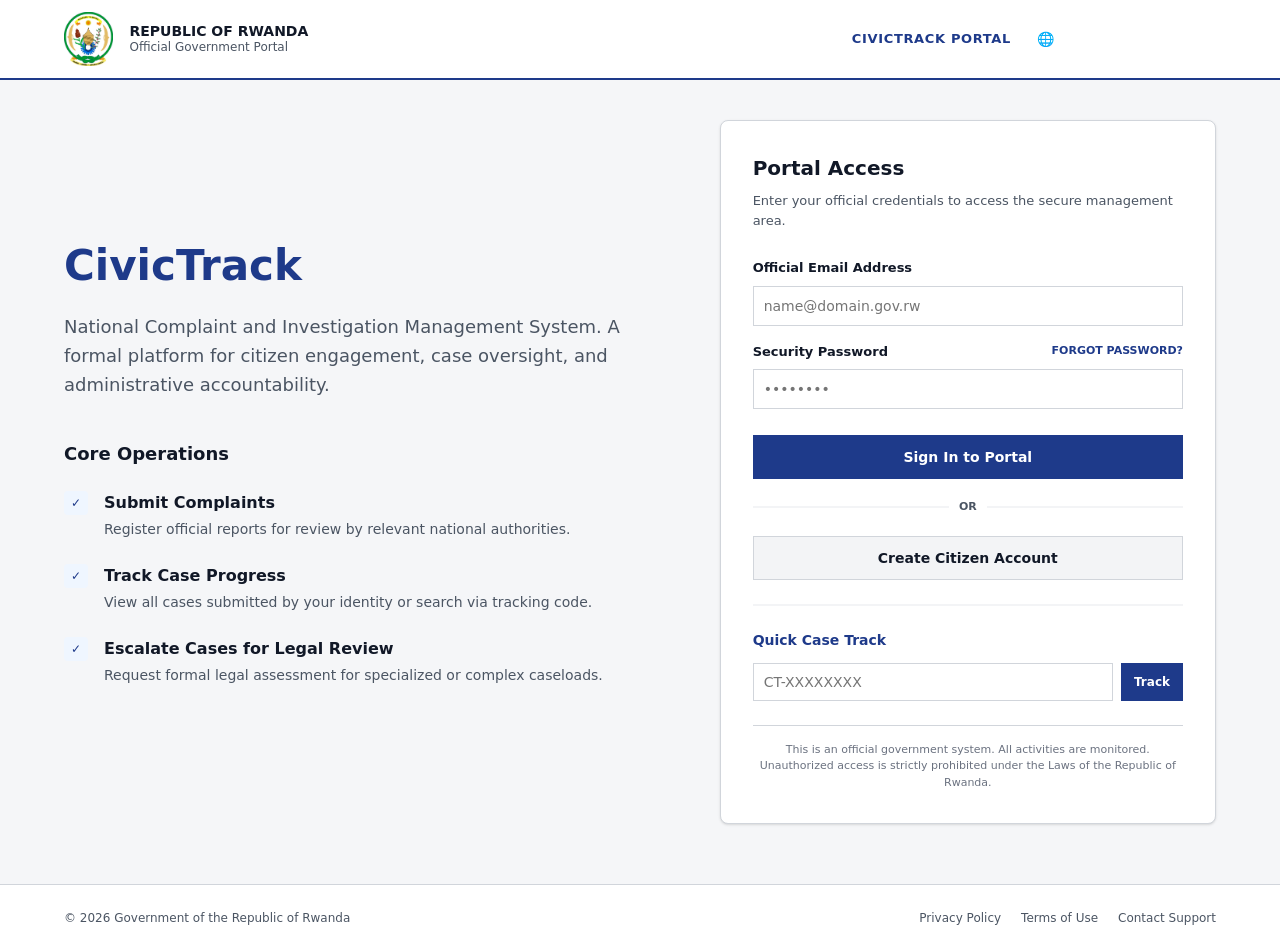
==== Civic Track/Civic Track/wwwroot/index.html @ 1bbca93e "add different features" ====
<!DOCTYPE html>
<html lang="en">
<head>
    <meta charset="UTF-8">
    <meta name="viewport" content="width=device-width, initial-scale=1.0">
    <title>CivicTrack | Government Portal</title>
    <link rel="stylesheet" href="styles.css?v=1.3">
</head>
<body>
    <header class="official-header">
        <div class="header-container">
            <div class="gov-identity">
                <img src="assets/coat%20of%20arms.jpg" alt="Republic of Rwanda" class="gov-logo" height="54">
                <div class="gov-text">
                    <div class="gov-name" data-i18n="official_gov">REPUBLIC OF RWANDA</div>
                    <div class="gov-portal" data-i18n="gov_portal">Official Government Portal</div>
                </div>
            </div>
            <div style="display:flex; align-items:center; gap:15px;">
                <div class="header-tag" data-i18n="portal_title">CivicTrack Portal</div>
                <div style="display:flex; align-items:center; gap:6px; background:rgba(255,255,255,0.15); border:1px solid rgba(255,255,255,0.3); padding:4px 10px; border-radius:4px;">
                    <span style="color:white; font-size:14px;">🌐</span>
                    <select id="langSelect" style="background:transparent; color:white; border:none; font-size:12px; font-weight:600; cursor:pointer; outline:none;" onchange="setLanguage(this.value)">
                        <option value="en" style="color:black; font-weight:normal;">EN - English</option>
                        <option value="rw" style="color:black; font-weight:normal;">RW - Kinyarwanda</option>
                        <option value="fr" style="color:black; font-weight:normal;">FR - Français</option>
                    </select>
                </div>
            </div>
        </div>
    </header>

    <main class="institutional-layout">
        <section class="info-workspace">
            <div class="content-box">
                <h1 class="institutional-title">CivicTrack</h1>
                <p class="institutional-desc">
                    National Complaint and Investigation Management System. A formal platform for citizen engagement, case oversight, and administrative accountability.
                </p>
                
                <div class="services-registry">
                    <h3 style="margin-bottom: 24px; font-weight: 600; color: var(--text-dark);" data-i18n="core_ops">Core Operations</h3>
                    <div class="service-item">
                        <div class="checkmark">✓</div>
                        <div>
                            <strong data-i18n="submit_comp">Submit Complaints</strong>
                            <p data-i18n="submit_desc">Register official reports for review by relevant national authorities.</p>
                        </div>
                    </div>
                    <div class="service-item">
                        <div class="checkmark">✓</div>
                        <div>
                            <strong data-i18n="track_prog">Track Case Progress</strong>
                            <p data-i18n="track_desc">Monitor the real-time status and development of pending investigations.</p>
                        </div>
                    </div>
                    <div class="service-item">
                        <div class="checkmark">✓</div>
                        <div>
                            <strong data-i18n="escalate_legal">Escalate Cases for Legal Review</strong>
                            <p data-i18n="escalate_desc">Request formal legal assessment for specialized or complex caseloads.</p>
                        </div>
                    </div>
                </div>
            </div>
        </section>

        <section class="access-portal">
            <div class="login-card">
                <h2 style="margin-bottom: 8px; font-weight: 600; color: var(--text-dark);" data-i18n="portal_access">Portal Access</h2>
                <p style="color: var(--text-muted); margin-bottom: 28px; font-size: 13px;" data-i18n="login_desc">Enter your official credentials to access the secure management area.</p>
                
                <div class="form-group">
                    <label class="form-label" for="loginEmail" style="font-size: 13px;" data-i18n="email_label">Official Email Address</label>
                    <input type="email" id="loginEmail" class="form-control" placeholder="name@domain.gov.rw">
                </div>
                <div class="form-group">
                    <div style="display:flex; justify-content:space-between; align-items:center; margin-bottom: 8px;">
                        <label class="form-label" for="loginPassword" style="margin-bottom:0; font-size: 13px;" data-i18n="password_label">Security Password</label>
                        <a href="#" style="font-size: 11px; color: var(--primary-blue); font-weight: 600; text-transform: uppercase;" data-i18n="forgot_password">Forgot Password?</a>
                    </div>
                    <input type="password" id="loginPassword" class="form-control" placeholder="••••••••">
                </div>
                
                <button type="button" class="btn-primary" style="width:100%; height: 44px; margin-top: 10px; font-size: 14px;" onclick="secureLogin()" data-i18n="sign_in">Sign In to Portal</button>
                
                <div class="auth-divider">
                    <span>or</span>
                </div>

                <button type="button" class="btn-secondary" style="width:100%; height: 44px; font-size: 14px; margin-bottom: 24px;" onclick="window.location.href='register.html'" data-i18n="create_account">
                    Create Citizen Account
                </button>

                <div class="quick-track-section" style="padding-top: 24px; border-top: 2px solid #F3F4F6;">
                    <h3 style="font-size: 14px; margin-bottom: 12px; color: var(--primary-blue);" data-i18n="quick_track">Quick Case Track</h3>
                    <div style="display: flex; gap: 8px;">
                        <input type="text" id="quickTrackingCode" class="form-control" placeholder="CT-XXXXXXXX" style="flex: 1; height: 38px; text-transform: uppercase;">
                        <button class="btn-primary" style="height: 38px; padding: 0 12px; font-size: 12px;" onclick="publicTrackCase()" data-i18n="track_btn">Track</button>
                    </div>
                    <div id="quickTrackResult" style="display: none; margin-top: 16px; padding: 12px; background: #f8fafc; border: 1px solid var(--border-color); border-radius: 4px;">
                        <div style="display:flex; justify-content:space-between; align-items:center; margin-bottom:8px;">
                            <span style="font-weight:700; font-size:12px;" id="ptCode"></span>
                            <span class="badge" id="ptStatus" style="font-size:10px;"></span>
                        </div>
                        <div style="font-size:13px; font-weight:600; margin-bottom:4px;" id="ptTitle"></div>
                        <div style="font-size:11px; color:var(--text-muted);">
                            Last Update: <span id="ptLastUpdate"></span>
                        </div>
                        <button class="btn-small" style="width:100%; margin-top:12px; height:28px; font-size:11px;" onclick="window.location.href='index.html'">Detailed View (Login Required)</button>
                    </div>
                </div>
                
                <div class="legal-disclaimer" data-i18n="disclaimer">
                    This is an official government system. All activities are monitored. Unauthorized access is strictly prohibited under the Laws of the Republic of Rwanda.
                </div>
            </div>
        </section>
    </main>

    <footer class="official-footer">
        <div class="footer-container">
            <div>&copy; 2026 Government of the Republic of Rwanda</div>
            <div class="footer-links">
                <a href="#">Privacy Policy</a>
                <a href="#">Terms of Use</a>
                <a href="#">Contact Support</a>
            </div>
        </div>
    </footer>

    <script src="translations.js"></script>
    <script>
        const API_BASE_URL = 'http://localhost:5079/api';

        async function secureLogin() {
            const email = document.getElementById('loginEmail').value;
            const password = document.getElementById('loginPassword').value;

            if (!email || !password) return alert("Please enter credentials.");

            try {
                const response = await fetch(`${API_BASE_URL}/Auth/login`, {
                    method: 'POST',
                    headers: { 'Content-Type': 'application/json' },
                    body: JSON.stringify({ email, password })
                });

                if (response.ok) {
                    const user = await response.json();
                    localStorage.setItem('civicUser', JSON.stringify(user));
                    if (user.role === 'Admin') {
                        window.location.href = 'superadmin.html';
                    } else if (user.role === 'Officer') {
                        window.location.href = 'admin.html';
                    } else {
                        window.location.href = 'dashboard.html';
                    }
                } else {
                    const errorMsg = await response.text();
                    alert(errorMsg || "Login failed. Check your email and password.");
                }
            } catch (error) {
                alert("Unable to connect to server.");
            }
        }

        async function publicTrackCase() {
            const code = document.getElementById('quickTrackingCode').value.trim().toUpperCase();
            const resultBox = document.getElementById('quickTrackResult');
            if (!code) return;

            try {
                const response = await fetch(`${API_BASE_URL}/Complaints/public-track/${code}`);
                if (!response.ok) {
                    alert("Tracking code not found.");
                    resultBox.style.display = 'none';
                    return;
                }

                const data = await response.json();
                resultBox.style.display = 'block';
                document.getElementById('ptCode').innerText = data.trackingCode;
                document.getElementById('ptTitle').innerText = data.title;
                document.getElementById('ptLastUpdate').innerText = new Date(data.lastUpdatedAt).toLocaleString();
                
                const statusBadge = document.getElementById('ptStatus');
                statusBadge.innerText = data.status;
                
                // Set badge class
                statusBadge.className = 'badge';
                if (data.status === 'Resolved') statusBadge.classList.add('badge-resolved');
                else if (['Investigating', 'UnderReview'].includes(data.status)) statusBadge.classList.add('badge-investigating');
                else if (data.status === 'Rejected') statusBadge.classList.add('badge-rejected');
                else statusBadge.classList.add('badge-pending');

            } catch (e) {
                alert("Unable to reach the tracking server.");
            }
        }
    </script>
</body>
</html>
---- Civic Track/Civic Track/wwwroot/styles.css ----
:root {
    --primary-blue: #1E3A8A;
    --primary-blue-dark: #172554;
    --accent-yellow: #FACC15;
    --success-green: #115E59; 
    --error-red: #991b1b;
    --bg-light: #F5F6F8;
    --bg-white: #ffffff;
    --text-dark: #111827;
    --text-muted: #4B5563;
    --border-color: #D1D5DB;
    --shadow-soft: 0 1px 3px 0 rgba(0, 0, 0, 0.1), 0 1px 2px -1px rgba(0, 0, 0, 0.1);
    --gov-blue: #003366;
    --gov-light-blue: #eef4fb;
}

* {
    margin: 0;
    padding: 0;
    box-sizing: border-box;
    font-family: 'Inter', system-ui, -apple-system, sans-serif;
}

body {
    background: var(--bg-light);
    color: var(--text-dark);
    font-size: 14px;
    line-height: 1.5;
}

h1 { font-size: 24px; font-weight: 700; }
h2 { font-size: 20px; font-weight: 700; }
h3 { font-size: 18px; font-weight: 600; }

a {
    color: var(--primary-blue);
    text-decoration: none;
}

.top-navbar {
    height: 64px;
    display: flex;
    align-items: center;
    justify-content: space-between;
    padding: 0 24px;
    border-bottom: 1px solid #173f84;
    background: var(--primary-blue);
}

.nav-brand {
    display: flex;
    align-items: center;
    gap: 12px;
    font-weight: 700;
    color: #ffffff;
}

.gov-mark {
    width: 28px;
    height: 28px;
    border: 2px solid #ffffff;
    display: inline-flex;
    align-items: center;
    justify-content: center;
    font-size: 11px;
    font-weight: 700;
}

.gov-label {
    font-size: 11px;
    font-weight: 500;
    letter-spacing: 0.04em;
    text-transform: uppercase;
    color: #dbe7ff;
    border-left: 1px solid rgba(255, 255, 255, 0.35);
    padding-left: 10px;
}

.nav-profile {
    display: flex;
    align-items: center;
    gap: 12px;
    color: #e9efff;
}

.dashboard-layout {
    display: grid;
    grid-template-columns: 240px 1fr;
    min-height: calc(100vh - 64px);
}

.sidebar {
    border-right: 1px solid var(--border-color);
    background: var(--bg-white);
    padding: 16px;
}

.sidebar-title {
    font-size: 12px;
    text-transform: uppercase;
    color: var(--text-muted);
    margin-bottom: 12px;
}

.sidebar ul {
    list-style: none;
}

.sidebar li {
    padding: 8px 12px;
    border: 1px solid transparent;
    margin-bottom: 4px;
    color: var(--text-muted);
    cursor: pointer;
    font-size: 13px;
    transition: all 0.2s;
}

.sidebar li:hover {
    border-color: var(--border-color);
    background: #fafbfc;
    color: var(--text-dark);
}

.sidebar .active-tab {
    border-color: #e5e7eb;
    color: var(--primary-blue);
    background: #f9fafb;
    font-weight: 600;
}

.role-hidden {
    display: none !important;
}

.content-area {
    padding: 24px;
}

.card {
    background: var(--bg-white);
    border: 1px solid var(--border-color);
    padding: 16px;
    margin-bottom: 16px;
}

.grid-2 {
    display: grid;
    grid-template-columns: 1fr 1fr;
    gap: 16px;
}

.grid-4 {
    display: grid;
    grid-template-columns: repeat(4, 1fr);
    gap: 16px;
}

.grid-5 {
    display: grid;
    grid-template-columns: repeat(5, 1fr);
    gap: 16px;
}

.stat-card {
    border: 1px solid var(--border-color);
    background: var(--bg-white);
    padding: 12px;
}

.stat-title {
    font-size: 12px;
    color: var(--text-muted);
    text-transform: uppercase;
}

.stat-value {
    font-size: 24px;
    font-weight: 700;
}

.form-group { margin-bottom: 16px; }
.form-label {
    display: block;
    font-weight: 600;
    margin-bottom: 8px;
}

.form-control {
    width: 100%;
    height: 40px;
    border: 1px solid var(--border-color);
    background: var(--bg-white);
    padding: 8px 10px;
    font-size: 14px;
}

textarea.form-control {
    height: auto;
    min-height: 90px;
    resize: vertical;
}

.btn-primary,
.btn-secondary,
.btn-danger,
.btn-small {
    height: 40px;
    border: 1px solid transparent;
    padding: 0 16px;
    font-weight: 600;
    cursor: pointer;
}

.btn-primary {
    background: var(--primary-blue);
    color: #fff;
}

.btn-primary:hover {
    background: var(--primary-blue-dark);
}

.btn-secondary {
    background: #f3f4f6;
    border-color: var(--border-color);
    color: var(--text-dark);
}

.btn-small {
    height: 34px;
    padding: 0 12px;
    font-size: 13px;
    background: var(--primary-blue-dark);
    color: #fff;
    border-color: rgba(255, 255, 255, 0.2);
}

.btn-danger {
    background: #fff5f5;
    border-color: #f4c9c9;
    color: var(--error-red);
}

.badge {
    display: inline-block;
    padding: 3px 8px;
    border: 1px solid var(--border-color);
    font-size: 12px;
    font-weight: 600;
}

.badge-pending { background: #fff9e6; color: #9a7a12; border-color: #f2e3a8; }
.badge-investigating { background: #e6f0ff; color: var(--primary-blue); border-color: #c8daf8; }
.badge-resolved { background: #e9f5ea; color: var(--success-green); border-color: #c7e5c9; }
.badge-rejected { background: #fdecec; color: var(--error-red); border-color: #f7c4c4; }
.badge-escalated { background: #fff1f2; color: #be123c; border-color: #fecdd3; }

.table-container {
    border: 1px solid var(--border-color);
    overflow-x: auto;
}

table {
    width: 100%;
    border-collapse: collapse;
}

th, td {
    border-bottom: 1px solid var(--border-color);
    padding: 10px 12px;
    text-align: left;
    vertical-align: top;
}

th {
    background: #f9fafb;
    font-size: 12px;
    color: var(--text-muted);
    text-transform: uppercase;
}

.clickable-row:hover td {
    background: #fafcff;
}

.toolbar {
    display: flex;
    gap: 8px;
    flex-wrap: wrap;
    align-items: center;
}

/* --- Institutional Landing Page --- */
.official-header {
    background: #fff;
    border-bottom: 2px solid var(--primary-blue);
    padding: 12px 0;
    height: 80px;
    display: flex;
    align-items: center;
}

.header-container {
    max-width: 1200px;
    margin: 0 auto;
    width: 100%;
    display: flex;
    justify-content: space-between;
    align-items: center;
    padding: 0 24px;
}

.gov-identity {
    display: flex;
    align-items: center;
    gap: 16px;
}

.gov-logo {
    height: 54px;
    width: auto;
}

.gov-text {
    line-height: 1.2;
}

.gov-name {
    font-size: 14px;
    font-weight: 700;
    color: var(--text-dark);
}

.gov-portal {
    font-size: 12px;
    color: var(--text-muted);
}

.header-tag {
    font-size: 13px;
    font-weight: 600;
    color: var(--primary-blue);
    text-transform: uppercase;
    letter-spacing: 0.05em;
}

.institutional-layout {
    display: grid;
    grid-template-columns: 1.2fr 1fr;
    max-width: 1200px;
    margin: 40px auto;
    gap: 60px;
    padding: 0 24px;
    align-items: center;
}

.info-workspace {
    padding-right: 20px;
}

.institutional-tag {
    display: inline-block;
    padding: 4px 12px;
    background: #e0e7ff;
    color: var(--primary-blue);
    font-size: 11px;
    font-weight: 700;
    text-transform: uppercase;
    border-radius: 4px;
    margin-bottom: 20px;
}

.institutional-title {
    font-size: 42px;
    color: var(--primary-blue);
    margin-bottom: 16px;
    font-weight: 700;
}

.institutional-desc {
    font-size: 18px;
    color: var(--text-muted);
    line-height: 1.6;
    margin-bottom: 40px;
}

.service-item {
    display: flex;
    gap: 16px;
    margin-bottom: 24px;
}

.checkmark {
    width: 24px;
    height: 24px;
    background: #eff6ff;
    color: var(--primary-blue);
    border-radius: 4px;
    display: flex;
    align-items: center;
    justify-content: center;
    font-size: 12px;
    font-weight: bold;
    flex-shrink: 0;
}

.service-item strong {
    display: block;
    font-size: 16px;
    margin-bottom: 4px;
    color: var(--text-dark);
}

.service-item p {
    font-size: 14px;
    color: var(--text-muted);
}

.login-card {
    background: #fff;
    padding: 32px;
    border: 1px solid var(--border-color);
    box-shadow: var(--shadow-soft);
    border-radius: 8px;
}

.auth-divider {
    display: flex;
    align-items: center;
    text-align: center;
    margin: 20px 0;
}

.auth-divider::before, .auth-divider::after {
    content: '';
    flex: 1;
    border-bottom: 2px solid #F3F4F6;
}

.auth-divider span {
    padding: 0 10px;
    color: var(--text-muted);
    font-size: 11px;
    text-transform: uppercase;
    font-weight: 600;
}

.legal-disclaimer {
    margin-top: 24px;
    font-size: 11px;
    color: #6B7280;
    line-height: 1.5;
    text-align: center;
    padding-top: 16px;
    border-top: 1px solid var(--border-color);
}

/* --- Institutional Footer --- */
.official-footer {
    border-top: 1px solid var(--border-color);
    background: #fff;
    padding: 24px 0;
    margin-top: 60px;
}

.footer-container {
    max-width: 1200px;
    margin: 0 auto;
    padding: 0 24px;
    display: flex;
    justify-content: space-between;
    align-items: center;
    font-size: 12px;
    color: var(--text-muted);
}

.footer-links {
    display: flex;
    gap: 20px;
}

.footer-links a {
    color: var(--text-muted);
    font-weight: 500;
}

.footer-links a:hover {
    color: var(--primary-blue);
    text-decoration: underline;
}

@media (max-width: 900px) {
    .institutional-layout {
        grid-template-columns: 1fr;
        gap: 40px;
        margin-top: 20px;
    }
    .institutional-title { font-size: 32px; }
    .official-header { height: auto; padding: 16px 0; }
    .header-container { flex-direction: column; gap: 12px; text-align: center; }
    .gov-identity { flex-direction: column; }
}

@media (max-width: 1024px) {
    .dashboard-layout { grid-template-columns: 1fr; }
    .sidebar { border-right: 0; border-bottom: 1px solid var(--border-color); }
    .grid-4, .grid-5, .grid-2 { grid-template-columns: 1fr; }
    .content-area { padding: 16px; }
}
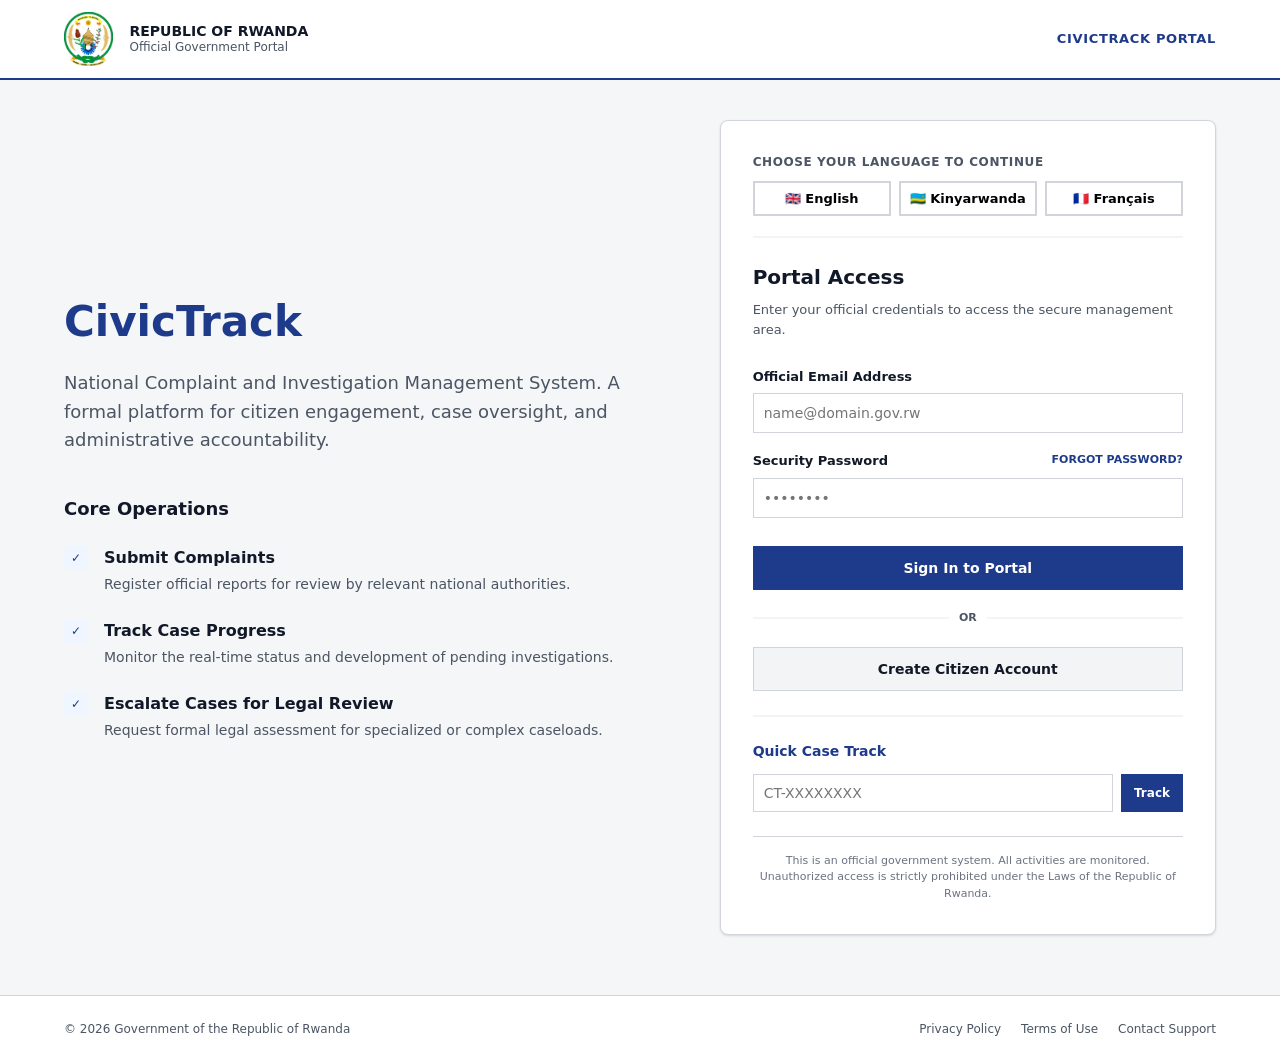
==== commit 9125ebb2: "fix language and district issue" ====
--- a/Civic Track/Civic Track/wwwroot/index.html
+++ b/Civic Track/Civic Track/wwwroot/index.html
@@ -18,14 +18,6 @@
             </div>
             <div style="display:flex; align-items:center; gap:15px;">
                 <div class="header-tag" data-i18n="portal_title">CivicTrack Portal</div>
-                <div style="display:flex; align-items:center; gap:6px; background:rgba(255,255,255,0.15); border:1px solid rgba(255,255,255,0.3); padding:4px 10px; border-radius:4px;">
-                    <span style="color:white; font-size:14px;">🌐</span>
-                    <select id="langSelect" style="background:transparent; color:white; border:none; font-size:12px; font-weight:600; cursor:pointer; outline:none;" onchange="setLanguage(this.value)">
-                        <option value="en" style="color:black; font-weight:normal;">EN - English</option>
-                        <option value="rw" style="color:black; font-weight:normal;">RW - Kinyarwanda</option>
-                        <option value="fr" style="color:black; font-weight:normal;">FR - Français</option>
-                    </select>
-                </div>
             </div>
         </div>
     </header>
@@ -67,6 +59,21 @@
 
         <section class="access-portal">
             <div class="login-card">
+                <!-- Language Selector — prominent, top of card -->
+                <div style="margin-bottom:24px; padding-bottom:20px; border-bottom:2px solid #f3f4f6;">
+                    <p style="font-size:12px; font-weight:600; color:var(--text-muted); text-transform:uppercase; letter-spacing:0.05em; margin-bottom:10px;" data-i18n="select_lang">Choose your language to continue</p>
+                    <div style="display:grid; grid-template-columns:1fr 1fr 1fr; gap:8px;">
+                        <button onclick="setLanguage('en')" class="lang-btn" id="langBtnEn" style="padding:8px 4px; border:2px solid var(--border-color); background:#fff; font-size:13px; font-weight:600; cursor:pointer; transition:all 0.2s;">
+                            🇬🇧 <span data-i18n="lang_en">English</span>
+                        </button>
+                        <button onclick="setLanguage('rw')" class="lang-btn" id="langBtnRw" style="padding:8px 4px; border:2px solid var(--border-color); background:#fff; font-size:13px; font-weight:600; cursor:pointer; transition:all 0.2s;">
+                            🇷🇼 <span data-i18n="lang_rw">Kinyarwanda</span>
+                        </button>
+                        <button onclick="setLanguage('fr')" class="lang-btn" id="langBtnFr" style="padding:8px 4px; border:2px solid var(--border-color); background:#fff; font-size:13px; font-weight:600; cursor:pointer; transition:all 0.2s;">
+                            🇫🇷 <span data-i18n="lang_fr">Français</span>
+                        </button>
+                    </div>
+                </div>
                 <h2 style="margin-bottom: 8px; font-weight: 600; color: var(--text-dark);" data-i18n="portal_access">Portal Access</h2>
                 <p style="color: var(--text-muted); margin-bottom: 28px; font-size: 13px;" data-i18n="login_desc">Enter your official credentials to access the secure management area.</p>
                 
@@ -132,6 +139,23 @@
     <script src="translations.js"></script>
     <script>
         const API_BASE_URL = 'http://localhost:5079/api';
+
+        // Highlight active language button
+        const _origSetLang = setLanguage;
+        function setLanguage(lang) {
+            _origSetLang(lang);
+            document.querySelectorAll('.lang-btn').forEach(b => {
+                b.style.borderColor = 'var(--border-color)';
+                b.style.background = '#fff';
+                b.style.color = 'var(--text-dark)';
+            });
+            const active = document.getElementById('langBtn' + lang.charAt(0).toUpperCase() + lang.slice(1));
+            if (active) {
+                active.style.borderColor = 'var(--primary-blue)';
+                active.style.background = '#eff6ff';
+                active.style.color = 'var(--primary-blue)';
+            }
+        }
 
         async function secureLogin() {
             const email = document.getElementById('loginEmail').value;
--- a/Civic Track/Civic Track/wwwroot/styles.css
+++ b/Civic Track/Civic Track/wwwroot/styles.css
@@ -134,49 +134,58 @@
 }
 
 .content-area {
-    padding: 24px;
+    padding: 28px 32px;
+    overflow-y: auto;
 }
 
 .card {
     background: var(--bg-white);
     border: 1px solid var(--border-color);
-    padding: 16px;
-    margin-bottom: 16px;
+    padding: 20px;
+    margin-bottom: 20px;
 }
 
 .grid-2 {
     display: grid;
     grid-template-columns: 1fr 1fr;
-    gap: 16px;
+    gap: 20px;
 }
 
 .grid-4 {
     display: grid;
     grid-template-columns: repeat(4, 1fr);
     gap: 16px;
+    margin-bottom: 20px;
 }
 
 .grid-5 {
     display: grid;
     grid-template-columns: repeat(5, 1fr);
     gap: 16px;
+    margin-bottom: 20px;
 }
 
 .stat-card {
     border: 1px solid var(--border-color);
     background: var(--bg-white);
-    padding: 12px;
+    padding: 16px;
+    display: flex;
+    flex-direction: column;
+    gap: 6px;
 }
 
 .stat-title {
-    font-size: 12px;
-    color: var(--text-muted);
-    text-transform: uppercase;
+    font-size: 11px;
+    color: var(--text-muted);
+    text-transform: uppercase;
+    letter-spacing: 0.04em;
+    font-weight: 600;
 }
 
 .stat-value {
-    font-size: 24px;
-    font-weight: 700;
+    font-size: 28px;
+    font-weight: 700;
+    line-height: 1;
 }
 
 .form-group { margin-bottom: 16px; }
@@ -268,9 +277,16 @@
 
 th, td {
     border-bottom: 1px solid var(--border-color);
-    padding: 10px 12px;
+    padding: 10px 14px;
     text-align: left;
-    vertical-align: top;
+    vertical-align: middle;
+    white-space: nowrap;
+}
+
+td {
+    max-width: 220px;
+    overflow: hidden;
+    text-overflow: ellipsis;
 }
 
 th {
@@ -286,9 +302,22 @@
 
 .toolbar {
     display: flex;
-    gap: 8px;
+    gap: 10px;
     flex-wrap: wrap;
     align-items: center;
+    margin-bottom: 12px;
+}
+
+.toolbar .form-control {
+    flex: 1;
+    min-width: 140px;
+    max-width: 280px;
+}
+
+.toolbar .btn-primary,
+.toolbar .btn-secondary {
+    flex-shrink: 0;
+    white-space: nowrap;
 }
 
 /* --- Institutional Landing Page --- */
@@ -510,3 +539,141 @@
 }
 
 
+
+/* === Slide-over panel fixes === */
+.slide-over-overlay {
+    position: fixed; inset: 0;
+    background: rgba(0,0,0,0.35);
+    z-index: 100;
+    display: none;
+}
+.slide-over-overlay.active { display: block; }
+
+.slide-over-panel {
+    position: fixed;
+    top: 0; right: -520px;
+    width: 480px;
+    height: 100vh;
+    background: var(--bg-white);
+    border-left: 1px solid var(--border-color);
+    box-shadow: -4px 0 24px rgba(0,0,0,0.1);
+    z-index: 101;
+    display: flex;
+    flex-direction: column;
+    transition: right 0.3s ease;
+    overflow: hidden;
+}
+.slide-over-panel.open { right: 0; }
+
+.slide-header {
+    display: flex;
+    justify-content: space-between;
+    align-items: flex-start;
+    padding: 20px 24px;
+    border-bottom: 1px solid var(--border-color);
+    background: #f9fafb;
+    flex-shrink: 0;
+}
+
+.slide-body {
+    flex: 1;
+    overflow-y: auto;
+    padding: 24px;
+    display: flex;
+    flex-direction: column;
+    gap: 16px;
+}
+
+.slide-footer {
+    padding: 16px 24px;
+    border-top: 1px solid var(--border-color);
+    background: #f9fafb;
+    display: flex;
+    gap: 10px;
+    flex-shrink: 0;
+}
+
+.detail-group {
+    display: flex;
+    flex-direction: column;
+    gap: 4px;
+}
+
+.detail-label {
+    font-size: 11px;
+    font-weight: 700;
+    text-transform: uppercase;
+    letter-spacing: 0.05em;
+    color: var(--text-muted);
+}
+
+.detail-value {
+    font-size: 14px;
+    color: var(--text-dark);
+    line-height: 1.5;
+}
+
+.btn-close {
+    background: none;
+    border: none;
+    font-size: 20px;
+    cursor: pointer;
+    color: var(--text-muted);
+    line-height: 1;
+    padding: 0;
+}
+.btn-close:hover { color: var(--text-dark); }
+
+.tracking-code {
+    font-family: 'Courier New', monospace;
+    font-size: 15px;
+    font-weight: 700;
+    color: var(--primary-blue);
+}
+
+/* === Toolbar select height fix === */
+.toolbar select.form-control {
+    height: 40px;
+    width: auto;
+    min-width: 130px;
+}
+
+/* === Recent complaints table header === */
+.recent-header {
+    display: flex;
+    justify-content: space-between;
+    align-items: center;
+    margin-bottom: 14px;
+}
+
+/* === Form control spacing === */
+.form-group {
+    margin-bottom: 18px;
+}
+
+.form-label {
+    display: block;
+    font-size: 13px;
+    font-weight: 600;
+    margin-bottom: 6px;
+    color: var(--text-dark);
+}
+
+/* === Sidebar spacing === */
+.sidebar {
+    border-right: 1px solid var(--border-color);
+    background: var(--bg-white);
+    padding: 20px 16px;
+}
+
+.sidebar li {
+    padding: 9px 14px;
+    border: 1px solid transparent;
+    margin-bottom: 3px;
+    color: var(--text-muted);
+    cursor: pointer;
+    font-size: 13px;
+    font-weight: 500;
+    transition: all 0.15s;
+    border-radius: 4px;
+}
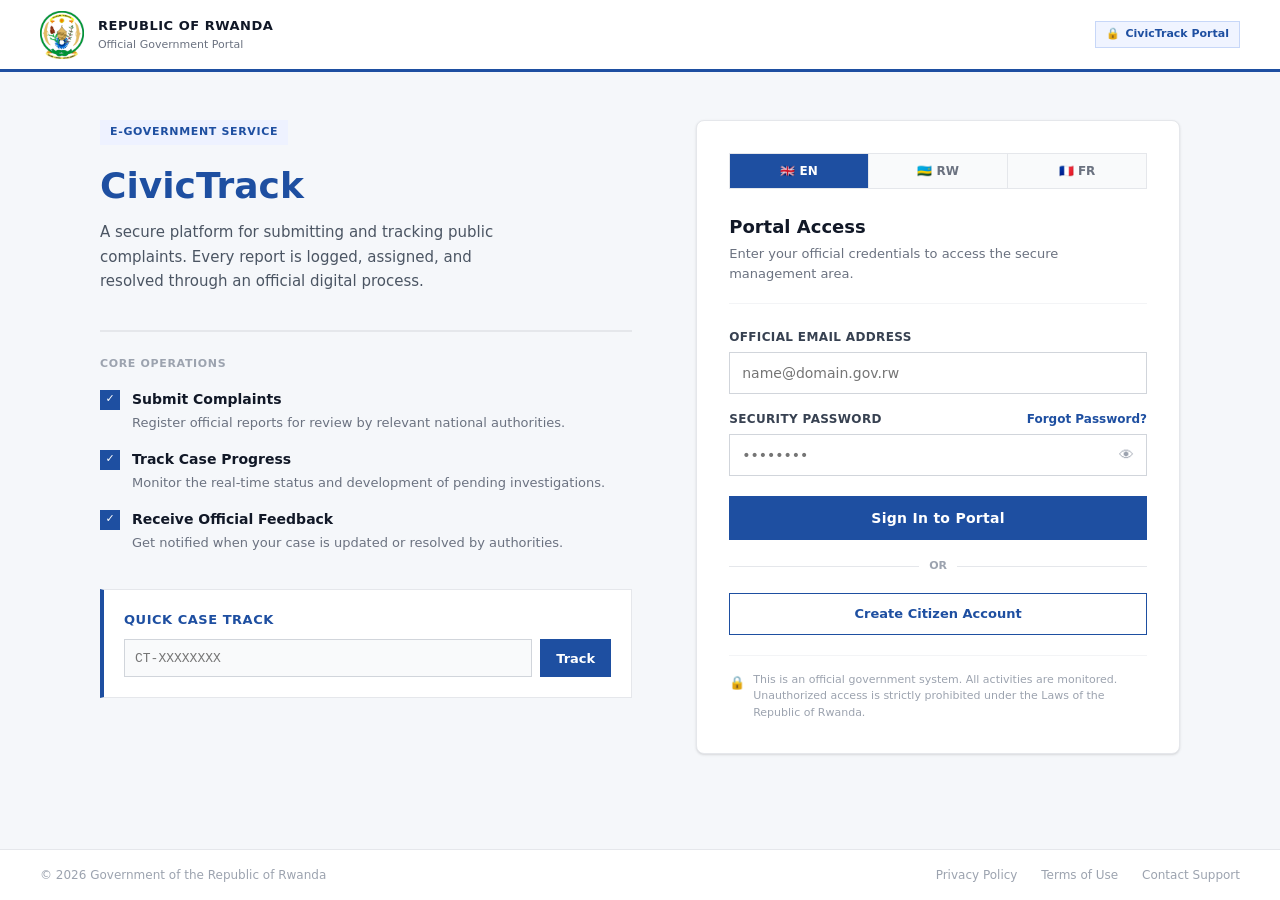
==== commit 0132ce41: "final language fix" ====
--- a/Civic Track/Civic Track/wwwroot/index.html
+++ b/Civic Track/Civic Track/wwwroot/index.html
@@ -3,225 +3,754 @@
 <head>
     <meta charset="UTF-8">
     <meta name="viewport" content="width=device-width, initial-scale=1.0">
-    <title>CivicTrack | Government Portal</title>
-    <link rel="stylesheet" href="styles.css?v=1.3">
+    <title>CivicTrack | Republic of Rwanda</title>
+    <link rel="stylesheet" href="styles.css?v=1.5">
+    <style>
+        * { margin: 0; padding: 0; box-sizing: border-box; }
+
+        body {
+            font-family: 'Inter', 'Segoe UI', system-ui, sans-serif;
+            background: #F5F7FA;
+            color: #111827;
+            font-size: 14px;
+            line-height: 1.5;
+            min-height: 100vh;
+            display: flex;
+            flex-direction: column;
+        }
+
+        /* ── HEADER ─────────────────────────────────────── */
+        .gov-header {
+            background: #ffffff;
+            border-bottom: 3px solid #1E4FA1;
+            padding: 0 40px;
+            height: 72px;
+            display: flex;
+            align-items: center;
+            justify-content: space-between;
+            flex-shrink: 0;
+        }
+
+        .gov-brand {
+            display: flex;
+            align-items: center;
+            gap: 14px;
+        }
+
+        .gov-brand img {
+            height: 48px;
+            width: auto;
+        }
+
+        .gov-brand-text .gov-country {
+            font-size: 13px;
+            font-weight: 700;
+            color: #111827;
+            text-transform: uppercase;
+            letter-spacing: 0.04em;
+        }
+
+        .gov-brand-text .gov-subtitle {
+            font-size: 11px;
+            color: #6B7280;
+            margin-top: 1px;
+        }
+
+        .gov-header-right {
+            display: flex;
+            align-items: center;
+            gap: 8px;
+            font-size: 12px;
+            color: #6B7280;
+        }
+
+        .secure-badge {
+            display: flex;
+            align-items: center;
+            gap: 5px;
+            background: #F0F4FF;
+            border: 1px solid #C7D7F8;
+            color: #1E4FA1;
+            padding: 4px 10px;
+            font-size: 11px;
+            font-weight: 600;
+        }
+
+        /* ── MAIN LAYOUT ─────────────────────────────────── */
+        .page-body {
+            flex: 1;
+            display: grid;
+            grid-template-columns: 1.1fr 1fr;
+            max-width: 1160px;
+            width: 100%;
+            margin: 0 auto;
+            padding: 48px 40px;
+            gap: 64px;
+            align-items: start;
+        }
+
+        /* ── LEFT SECTION ────────────────────────────────── */
+        .info-panel {}
+
+        .system-tag {
+            display: inline-block;
+            background: #EEF2FF;
+            color: #1E4FA1;
+            font-size: 11px;
+            font-weight: 700;
+            text-transform: uppercase;
+            letter-spacing: 0.06em;
+            padding: 4px 10px;
+            margin-bottom: 20px;
+        }
+
+        .system-title {
+            font-size: 36px;
+            font-weight: 700;
+            color: #1E4FA1;
+            line-height: 1.15;
+            margin-bottom: 14px;
+        }
+
+        .system-desc {
+            font-size: 15px;
+            color: #4B5563;
+            line-height: 1.65;
+            margin-bottom: 36px;
+            max-width: 420px;
+        }
+
+        .services-block {
+            border-top: 2px solid #E5E7EB;
+            padding-top: 24px;
+        }
+
+        .services-label {
+            font-size: 11px;
+            font-weight: 700;
+            text-transform: uppercase;
+            letter-spacing: 0.06em;
+            color: #9CA3AF;
+            margin-bottom: 16px;
+        }
+
+        .service-row {
+            display: flex;
+            align-items: flex-start;
+            gap: 12px;
+            margin-bottom: 16px;
+        }
+
+        .service-check {
+            width: 20px;
+            height: 20px;
+            background: #1E4FA1;
+            color: #fff;
+            font-size: 11px;
+            font-weight: 700;
+            display: flex;
+            align-items: center;
+            justify-content: center;
+            flex-shrink: 0;
+            margin-top: 1px;
+        }
+
+        .service-text strong {
+            display: block;
+            font-size: 14px;
+            font-weight: 600;
+            color: #111827;
+            margin-bottom: 2px;
+        }
+
+        .service-text span {
+            font-size: 13px;
+            color: #6B7280;
+        }
+
+        /* Quick track on left */
+        .quick-track-block {
+            margin-top: 36px;
+            padding: 20px;
+            background: #fff;
+            border: 1px solid #E5E7EB;
+            border-left: 4px solid #1E4FA1;
+        }
+
+        .quick-track-block h4 {
+            font-size: 13px;
+            font-weight: 700;
+            color: #1E4FA1;
+            margin-bottom: 10px;
+            text-transform: uppercase;
+            letter-spacing: 0.04em;
+        }
+
+        .quick-track-row {
+            display: flex;
+            gap: 8px;
+        }
+
+        .quick-track-row input {
+            flex: 1;
+            height: 38px;
+            border: 1px solid #D1D5DB;
+            padding: 0 10px;
+            font-size: 13px;
+            font-family: 'Courier New', monospace;
+            text-transform: uppercase;
+            background: #F9FAFB;
+            outline: none;
+        }
+
+        .quick-track-row input:focus {
+            border-color: #1E4FA1;
+            background: #fff;
+        }
+
+        .btn-track {
+            height: 38px;
+            padding: 0 16px;
+            background: #1E4FA1;
+            color: #fff;
+            border: none;
+            font-size: 13px;
+            font-weight: 600;
+            cursor: pointer;
+            white-space: nowrap;
+        }
+
+        .btn-track:hover { background: #172F6B; }
+
+        .track-result {
+            display: none;
+            margin-top: 12px;
+            padding: 12px;
+            background: #F9FAFB;
+            border: 1px solid #E5E7EB;
+            font-size: 13px;
+        }
+
+        .track-result-row {
+            display: flex;
+            justify-content: space-between;
+            align-items: center;
+            margin-bottom: 4px;
+        }
+
+        /* ── RIGHT: LOGIN CARD ───────────────────────────── */
+        .login-panel {}
+
+        .login-card {
+            background: #ffffff;
+            border: 1px solid #E5E7EB;
+            padding: 32px;
+        }
+
+        /* Language toggle */
+        .lang-toggle {
+            display: flex;
+            border: 1px solid #E5E7EB;
+            margin-bottom: 24px;
+            overflow: hidden;
+        }
+
+        .lang-toggle button {
+            flex: 1;
+            height: 34px;
+            border: none;
+            background: #F9FAFB;
+            font-size: 12px;
+            font-weight: 600;
+            color: #6B7280;
+            cursor: pointer;
+            border-right: 1px solid #E5E7EB;
+            transition: all 0.15s;
+        }
+
+        .lang-toggle button:last-child { border-right: none; }
+
+        .lang-toggle button:hover {
+            background: #EEF2FF;
+            color: #1E4FA1;
+        }
+
+        .lang-toggle button.active {
+            background: #1E4FA1;
+            color: #ffffff;
+        }
+
+        /* Card header */
+        .card-header {
+            margin-bottom: 24px;
+            padding-bottom: 20px;
+            border-bottom: 1px solid #F3F4F6;
+        }
+
+        .card-header h2 {
+            font-size: 18px;
+            font-weight: 700;
+            color: #111827;
+            margin-bottom: 4px;
+        }
+
+        .card-header p {
+            font-size: 13px;
+            color: #6B7280;
+        }
+
+        /* Form */
+        .field-group {
+            margin-bottom: 16px;
+        }
+
+        .field-label {
+            display: block;
+            font-size: 12px;
+            font-weight: 600;
+            color: #374151;
+            margin-bottom: 6px;
+            text-transform: uppercase;
+            letter-spacing: 0.03em;
+        }
+
+        .field-input {
+            width: 100%;
+            height: 42px;
+            border: 1px solid #D1D5DB;
+            padding: 0 12px;
+            font-size: 14px;
+            background: #fff;
+            outline: none;
+            transition: border-color 0.15s;
+        }
+
+        .field-input:focus {
+            border-color: #1E4FA1;
+            box-shadow: 0 0 0 3px rgba(30, 79, 161, 0.08);
+        }
+
+        .password-wrap {
+            position: relative;
+        }
+
+        .password-wrap .field-input {
+            padding-right: 44px;
+        }
+
+        .toggle-pw {
+            position: absolute;
+            right: 0;
+            top: 0;
+            height: 42px;
+            width: 42px;
+            border: none;
+            background: transparent;
+            cursor: pointer;
+            color: #9CA3AF;
+            font-size: 15px;
+            display: flex;
+            align-items: center;
+            justify-content: center;
+        }
+
+        .toggle-pw:hover { color: #1E4FA1; }
+
+        .field-row-meta {
+            display: flex;
+            justify-content: space-between;
+            align-items: center;
+            margin-bottom: 6px;
+        }
+
+        .forgot-link {
+            font-size: 12px;
+            color: #1E4FA1;
+            font-weight: 600;
+            text-decoration: none;
+        }
+
+        .forgot-link:hover { text-decoration: underline; }
+
+        /* Error */
+        .login-error {
+            display: none;
+            background: #FEF2F2;
+            border: 1px solid #FECACA;
+            color: #991B1B;
+            padding: 10px 12px;
+            font-size: 13px;
+            margin-bottom: 14px;
+        }
+
+        /* Buttons */
+        .btn-signin {
+            width: 100%;
+            height: 44px;
+            background: #1E4FA1;
+            color: #fff;
+            border: none;
+            font-size: 14px;
+            font-weight: 700;
+            cursor: pointer;
+            letter-spacing: 0.02em;
+            transition: background 0.15s;
+            margin-top: 4px;
+        }
+
+        .btn-signin:hover { background: #172F6B; }
+        .btn-signin:disabled { background: #93A8D4; cursor: not-allowed; }
+
+        .divider-or {
+            display: flex;
+            align-items: center;
+            gap: 10px;
+            margin: 18px 0;
+            color: #9CA3AF;
+            font-size: 11px;
+            font-weight: 600;
+            text-transform: uppercase;
+        }
+
+        .divider-or::before,
+        .divider-or::after {
+            content: '';
+            flex: 1;
+            height: 1px;
+            background: #E5E7EB;
+        }
+
+        .btn-register {
+            width: 100%;
+            height: 42px;
+            background: #fff;
+            color: #1E4FA1;
+            border: 1px solid #1E4FA1;
+            font-size: 13px;
+            font-weight: 600;
+            cursor: pointer;
+            transition: all 0.15s;
+        }
+
+        .btn-register:hover {
+            background: #EEF2FF;
+        }
+
+        /* Trust note */
+        .trust-note {
+            margin-top: 20px;
+            padding-top: 16px;
+            border-top: 1px solid #F3F4F6;
+            display: flex;
+            align-items: flex-start;
+            gap: 8px;
+            font-size: 11px;
+            color: #9CA3AF;
+            line-height: 1.5;
+        }
+
+        .trust-note .lock-icon {
+            font-size: 13px;
+            flex-shrink: 0;
+            margin-top: 1px;
+        }
+
+        /* ── FOOTER ──────────────────────────────────────── */
+        .gov-footer {
+            background: #fff;
+            border-top: 1px solid #E5E7EB;
+            padding: 16px 40px;
+            display: flex;
+            justify-content: space-between;
+            align-items: center;
+            font-size: 12px;
+            color: #9CA3AF;
+            flex-shrink: 0;
+        }
+
+        .gov-footer a {
+            color: #9CA3AF;
+            text-decoration: none;
+            margin-left: 20px;
+        }
+
+        .gov-footer a:hover { color: #1E4FA1; text-decoration: underline; }
+
+        /* Badges */
+        .badge {
+            display: inline-block;
+            padding: 2px 8px;
+            font-size: 11px;
+            font-weight: 600;
+            border: 1px solid #E5E7EB;
+        }
+
+        .badge-pending      { background: #FFFBEB; color: #92400E; border-color: #FDE68A; }
+        .badge-investigating{ background: #EFF6FF; color: #1E4FA1; border-color: #BFDBFE; }
+        .badge-resolved     { background: #F0FDF4; color: #166534; border-color: #BBF7D0; }
+        .badge-rejected     { background: #FEF2F2; color: #991B1B; border-color: #FECACA; }
+
+        /* Responsive */
+        @media (max-width: 860px) {
+            .page-body {
+                grid-template-columns: 1fr;
+                gap: 32px;
+                padding: 32px 20px;
+            }
+            .gov-header { padding: 0 20px; }
+            .gov-footer { padding: 16px 20px; flex-direction: column; gap: 8px; text-align: center; }
+        }
+    </style>
 </head>
 <body>
-    <header class="official-header">
-        <div class="header-container">
-            <div class="gov-identity">
-                <img src="assets/coat%20of%20arms.jpg" alt="Republic of Rwanda" class="gov-logo" height="54">
-                <div class="gov-text">
-                    <div class="gov-name" data-i18n="official_gov">REPUBLIC OF RWANDA</div>
-                    <div class="gov-portal" data-i18n="gov_portal">Official Government Portal</div>
-                </div>
+
+    <!-- HEADER -->
+    <header class="gov-header">
+        <div class="gov-brand">
+            <img src="assets/coat%20of%20arms.jpg" alt="Rwanda Coat of Arms">
+            <div class="gov-brand-text">
+                <div class="gov-country" data-i18n="official_gov">REPUBLIC OF RWANDA</div>
+                <div class="gov-subtitle" data-i18n="gov_portal">Official Government Portal</div>
             </div>
-            <div style="display:flex; align-items:center; gap:15px;">
-                <div class="header-tag" data-i18n="portal_title">CivicTrack Portal</div>
+        </div>
+        <div class="gov-header-right">
+            <div class="secure-badge">
+                🔒 <span data-i18n="portal_title">CivicTrack Portal</span>
             </div>
         </div>
     </header>
 
-    <main class="institutional-layout">
-        <section class="info-workspace">
-            <div class="content-box">
-                <h1 class="institutional-title">CivicTrack</h1>
-                <p class="institutional-desc">
-                    National Complaint and Investigation Management System. A formal platform for citizen engagement, case oversight, and administrative accountability.
-                </p>
-                
-                <div class="services-registry">
-                    <h3 style="margin-bottom: 24px; font-weight: 600; color: var(--text-dark);" data-i18n="core_ops">Core Operations</h3>
-                    <div class="service-item">
-                        <div class="checkmark">✓</div>
-                        <div>
-                            <strong data-i18n="submit_comp">Submit Complaints</strong>
-                            <p data-i18n="submit_desc">Register official reports for review by relevant national authorities.</p>
-                        </div>
+    <!-- MAIN -->
+    <div class="page-body">
+
+        <!-- LEFT -->
+        <section class="info-panel">
+            <div class="system-tag">e-Government Service</div>
+            <h1 class="system-title">CivicTrack</h1>
+            <p class="system-desc" data-i18n="system_desc">
+                A secure platform for submitting and tracking public complaints. Every report is logged, assigned, and resolved through an official digital process.
+            </p>
+
+            <div class="services-block">
+                <div class="services-label" data-i18n="core_ops">Core Services</div>
+
+                <div class="service-row">
+                    <div class="service-check">✓</div>
+                    <div class="service-text">
+                        <strong data-i18n="submit_comp">Submit Complaints</strong>
+                        <span data-i18n="submit_desc">Register official reports for review by relevant national authorities.</span>
                     </div>
-                    <div class="service-item">
-                        <div class="checkmark">✓</div>
-                        <div>
-                            <strong data-i18n="track_prog">Track Case Progress</strong>
-                            <p data-i18n="track_desc">Monitor the real-time status and development of pending investigations.</p>
-                        </div>
+                </div>
+
+                <div class="service-row">
+                    <div class="service-check">✓</div>
+                    <div class="service-text">
+                        <strong data-i18n="track_prog">Track Case Progress</strong>
+                        <span data-i18n="track_desc">Monitor the real-time status and development of pending investigations.</span>
                     </div>
-                    <div class="service-item">
-                        <div class="checkmark">✓</div>
-                        <div>
-                            <strong data-i18n="escalate_legal">Escalate Cases for Legal Review</strong>
-                            <p data-i18n="escalate_desc">Request formal legal assessment for specialized or complex caseloads.</p>
-                        </div>
+                </div>
+
+                <div class="service-row">
+                    <div class="service-check">✓</div>
+                    <div class="service-text">
+                        <strong data-i18n="receive_feedback">Receive Official Feedback</strong>
+                        <span data-i18n="receive_feedback_desc">Get notified when your case is updated or resolved by authorities.</span>
                     </div>
+                </div>
+            </div>
+
+            <!-- Quick Track -->
+            <div class="quick-track-block">
+                <h4 data-i18n="quick_track">Quick Case Track</h4>
+                <div class="quick-track-row">
+                    <input type="text" id="quickTrackingCode" placeholder="CT-XXXXXXXX" data-i18n="track_placeholder">
+                    <button class="btn-track" onclick="publicTrackCase()" data-i18n="track_btn">Track</button>
+                </div>
+                <div class="track-result" id="quickTrackResult">
+                    <div class="track-result-row">
+                        <span style="font-family:monospace; font-weight:700; font-size:12px;" id="ptCode"></span>
+                        <span class="badge" id="ptStatus"></span>
+                    </div>
+                    <div style="font-weight:600; margin-bottom:2px;" id="ptTitle"></div>
+                    <div style="color:#6B7280; font-size:12px;">Last update: <span id="ptLastUpdate"></span></div>
                 </div>
             </div>
         </section>
 
-        <section class="access-portal">
+        <!-- RIGHT -->
+        <section class="login-panel">
             <div class="login-card">
-                <!-- Language Selector — prominent, top of card -->
-                <div style="margin-bottom:24px; padding-bottom:20px; border-bottom:2px solid #f3f4f6;">
-                    <p style="font-size:12px; font-weight:600; color:var(--text-muted); text-transform:uppercase; letter-spacing:0.05em; margin-bottom:10px;" data-i18n="select_lang">Choose your language to continue</p>
-                    <div style="display:grid; grid-template-columns:1fr 1fr 1fr; gap:8px;">
-                        <button onclick="setLanguage('en')" class="lang-btn" id="langBtnEn" style="padding:8px 4px; border:2px solid var(--border-color); background:#fff; font-size:13px; font-weight:600; cursor:pointer; transition:all 0.2s;">
-                            🇬🇧 <span data-i18n="lang_en">English</span>
-                        </button>
-                        <button onclick="setLanguage('rw')" class="lang-btn" id="langBtnRw" style="padding:8px 4px; border:2px solid var(--border-color); background:#fff; font-size:13px; font-weight:600; cursor:pointer; transition:all 0.2s;">
-                            🇷🇼 <span data-i18n="lang_rw">Kinyarwanda</span>
-                        </button>
-                        <button onclick="setLanguage('fr')" class="lang-btn" id="langBtnFr" style="padding:8px 4px; border:2px solid var(--border-color); background:#fff; font-size:13px; font-weight:600; cursor:pointer; transition:all 0.2s;">
-                            🇫🇷 <span data-i18n="lang_fr">Français</span>
+
+                <!-- Language Toggle -->
+                <div class="lang-toggle">
+                    <button id="langBtnEn" onclick="chooseLang('en')" class="active">🇬🇧 EN</button>
+                    <button id="langBtnRw" onclick="chooseLang('rw')">🇷🇼 RW</button>
+                    <button id="langBtnFr" onclick="chooseLang('fr')">🇫🇷 FR</button>
+                </div>
+
+                <!-- Card Header -->
+                <div class="card-header">
+                    <h2 data-i18n="portal_access">Portal Access</h2>
+                    <p data-i18n="login_desc">Enter your official credentials to access the secure management area.</p>
+                </div>
+
+                <!-- Error -->
+                <div class="login-error" id="loginError"></div>
+
+                <!-- Email -->
+                <div class="field-group">
+                    <label class="field-label" data-i18n="email_label">Email Address</label>
+                    <input type="email" id="loginEmail" class="field-input" placeholder="name@domain.gov.rw">
+                </div>
+
+                <!-- Password -->
+                <div class="field-group">
+                    <div class="field-row-meta">
+                        <label class="field-label" style="margin-bottom:0;" data-i18n="password_label">Password</label>
+                        <a href="#" class="forgot-link" data-i18n="forgot_password">Forgot Password?</a>
+                    </div>
+                    <div class="password-wrap">
+                        <input type="password" id="loginPassword" class="field-input" placeholder="••••••••">
+                        <button class="toggle-pw" onclick="togglePassword()" id="togglePwBtn" title="Show/hide password">
+                            👁
                         </button>
                     </div>
                 </div>
-                <h2 style="margin-bottom: 8px; font-weight: 600; color: var(--text-dark);" data-i18n="portal_access">Portal Access</h2>
-                <p style="color: var(--text-muted); margin-bottom: 28px; font-size: 13px;" data-i18n="login_desc">Enter your official credentials to access the secure management area.</p>
-                
-                <div class="form-group">
-                    <label class="form-label" for="loginEmail" style="font-size: 13px;" data-i18n="email_label">Official Email Address</label>
-                    <input type="email" id="loginEmail" class="form-control" placeholder="name@domain.gov.rw">
-                </div>
-                <div class="form-group">
-                    <div style="display:flex; justify-content:space-between; align-items:center; margin-bottom: 8px;">
-                        <label class="form-label" for="loginPassword" style="margin-bottom:0; font-size: 13px;" data-i18n="password_label">Security Password</label>
-                        <a href="#" style="font-size: 11px; color: var(--primary-blue); font-weight: 600; text-transform: uppercase;" data-i18n="forgot_password">Forgot Password?</a>
-                    </div>
-                    <input type="password" id="loginPassword" class="form-control" placeholder="••••••••">
-                </div>
-                
-                <button type="button" class="btn-primary" style="width:100%; height: 44px; margin-top: 10px; font-size: 14px;" onclick="secureLogin()" data-i18n="sign_in">Sign In to Portal</button>
-                
-                <div class="auth-divider">
-                    <span>or</span>
-                </div>
-
-                <button type="button" class="btn-secondary" style="width:100%; height: 44px; font-size: 14px; margin-bottom: 24px;" onclick="window.location.href='register.html'" data-i18n="create_account">
+
+                <!-- Sign In -->
+                <button class="btn-signin" id="loginBtn" onclick="secureLogin()" data-i18n="sign_in">
+                    Sign In
+                </button>
+
+                <div class="divider-or">or</div>
+
+                <!-- Register -->
+                <button class="btn-register" onclick="window.location.href='register.html'" data-i18n="create_account">
                     Create Citizen Account
                 </button>
 
-                <div class="quick-track-section" style="padding-top: 24px; border-top: 2px solid #F3F4F6;">
-                    <h3 style="font-size: 14px; margin-bottom: 12px; color: var(--primary-blue);" data-i18n="quick_track">Quick Case Track</h3>
-                    <div style="display: flex; gap: 8px;">
-                        <input type="text" id="quickTrackingCode" class="form-control" placeholder="CT-XXXXXXXX" style="flex: 1; height: 38px; text-transform: uppercase;">
-                        <button class="btn-primary" style="height: 38px; padding: 0 12px; font-size: 12px;" onclick="publicTrackCase()" data-i18n="track_btn">Track</button>
-                    </div>
-                    <div id="quickTrackResult" style="display: none; margin-top: 16px; padding: 12px; background: #f8fafc; border: 1px solid var(--border-color); border-radius: 4px;">
-                        <div style="display:flex; justify-content:space-between; align-items:center; margin-bottom:8px;">
-                            <span style="font-weight:700; font-size:12px;" id="ptCode"></span>
-                            <span class="badge" id="ptStatus" style="font-size:10px;"></span>
-                        </div>
-                        <div style="font-size:13px; font-weight:600; margin-bottom:4px;" id="ptTitle"></div>
-                        <div style="font-size:11px; color:var(--text-muted);">
-                            Last Update: <span id="ptLastUpdate"></span>
-                        </div>
-                        <button class="btn-small" style="width:100%; margin-top:12px; height:28px; font-size:11px;" onclick="window.location.href='index.html'">Detailed View (Login Required)</button>
-                    </div>
-                </div>
-                
-                <div class="legal-disclaimer" data-i18n="disclaimer">
-                    This is an official government system. All activities are monitored. Unauthorized access is strictly prohibited under the Laws of the Republic of Rwanda.
-                </div>
+                <!-- Trust Note -->
+                <div class="trust-note">
+                    <span class="lock-icon">🔒</span>
+                    <span data-i18n="disclaimer">This is a secure government system. Unauthorized access is strictly prohibited under the Laws of the Republic of Rwanda.</span>
+                </div>
+
             </div>
         </section>
-    </main>
-
-    <footer class="official-footer">
-        <div class="footer-container">
-            <div>&copy; 2026 Government of the Republic of Rwanda</div>
-            <div class="footer-links">
-                <a href="#">Privacy Policy</a>
-                <a href="#">Terms of Use</a>
-                <a href="#">Contact Support</a>
-            </div>
+
+    </div>
+
+    <!-- FOOTER -->
+    <footer class="gov-footer">
+        <div>&copy; 2026 Government of the Republic of Rwanda</div>
+        <div>
+            <a href="#" data-i18n="privacy_policy">Privacy Policy</a>
+            <a href="#" data-i18n="terms_use">Terms of Use</a>
+            <a href="#" data-i18n="contact_support">Contact Support</a>
         </div>
     </footer>
 
     <script src="translations.js"></script>
     <script>
         const API_BASE_URL = 'http://localhost:5079/api';
-
-        // Highlight active language button
-        const _origSetLang = setLanguage;
-        function setLanguage(lang) {
-            _origSetLang(lang);
-            document.querySelectorAll('.lang-btn').forEach(b => {
-                b.style.borderColor = 'var(--border-color)';
-                b.style.background = '#fff';
-                b.style.color = 'var(--text-dark)';
-            });
-            const active = document.getElementById('langBtn' + lang.charAt(0).toUpperCase() + lang.slice(1));
-            if (active) {
-                active.style.borderColor = 'var(--primary-blue)';
-                active.style.background = '#eff6ff';
-                active.style.color = 'var(--primary-blue)';
+        let pwVisible = false;
+
+        /* ── Language ── */
+        function chooseLang(lang) {
+            setLanguage(lang);
+            document.querySelectorAll('.lang-toggle button').forEach(b => b.classList.remove('active'));
+            const map = { en: 'langBtnEn', rw: 'langBtnRw', fr: 'langBtnFr' };
+            const btn = document.getElementById(map[lang]);
+            if (btn) btn.classList.add('active');
+        }
+
+        /* ── Password toggle ── */
+        function togglePassword() {
+            pwVisible = !pwVisible;
+            const input = document.getElementById('loginPassword');
+            const btn   = document.getElementById('togglePwBtn');
+            input.type  = pwVisible ? 'text' : 'password';
+            btn.textContent = pwVisible ? '🙈' : '👁';
+        }
+
+        /* ── Login ── */
+        async function secureLogin() {
+            const email    = document.getElementById('loginEmail').value.trim();
+            const password = document.getElementById('loginPassword').value;
+            const errorEl  = document.getElementById('loginError');
+            const btn      = document.getElementById('loginBtn');
+            errorEl.style.display = 'none';
+
+            if (!email || !password) {
+                errorEl.textContent = 'Please enter your email and password.';
+                errorEl.style.display = 'block';
+                return;
             }
-        }
-
-        async function secureLogin() {
-            const email = document.getElementById('loginEmail').value;
-            const password = document.getElementById('loginPassword').value;
-
-            if (!email || !password) return alert("Please enter credentials.");
+
+            btn.disabled    = true;
+            btn.textContent = '...';
 
             try {
-                const response = await fetch(`${API_BASE_URL}/Auth/login`, {
+                const res = await fetch(`${API_BASE_URL}/Auth/login`, {
                     method: 'POST',
                     headers: { 'Content-Type': 'application/json' },
                     body: JSON.stringify({ email, password })
                 });
 
-                if (response.ok) {
-                    const user = await response.json();
-                    localStorage.setItem('civicUser', JSON.stringify(user));
-                    if (user.role === 'Admin') {
-                        window.location.href = 'superadmin.html';
-                    } else if (user.role === 'Officer') {
-                        window.location.href = 'admin.html';
-                    } else {
-                        window.location.href = 'dashboard.html';
-                    }
-                } else {
-                    const errorMsg = await response.text();
-                    alert(errorMsg || "Login failed. Check your email and password.");
+                if (!res.ok) {
+                    errorEl.textContent = await res.text() || 'Invalid email or password.';
+                    errorEl.style.display = 'block';
+                    return;
                 }
-            } catch (error) {
-                alert("Unable to connect to server.");
+
+                const user = await res.json();
+                localStorage.setItem('civicUser', JSON.stringify(user));
+
+                if      (user.role === 'Admin')   window.location.href = 'superadmin.html';
+                else if (user.role === 'Officer') window.location.href = 'admin.html';
+                else                              window.location.href = 'dashboard.html';
+
+            } catch {
+                errorEl.textContent = 'Unable to connect to server. Is the API running?';
+                errorEl.style.display = 'block';
+            } finally {
+                const lang = localStorage.getItem('civicLang') || 'en';
+                btn.textContent = translations[lang]?.sign_in || 'Sign In';
+                btn.disabled = false;
             }
         }
 
+        /* ── Public Track ── */
         async function publicTrackCase() {
             const code = document.getElementById('quickTrackingCode').value.trim().toUpperCase();
-            const resultBox = document.getElementById('quickTrackResult');
+            const box  = document.getElementById('quickTrackResult');
             if (!code) return;
-
             try {
-                const response = await fetch(`${API_BASE_URL}/Complaints/public-track/${code}`);
-                if (!response.ok) {
-                    alert("Tracking code not found.");
-                    resultBox.style.display = 'none';
-                    return;
-                }
-
-                const data = await response.json();
-                resultBox.style.display = 'block';
-                document.getElementById('ptCode').innerText = data.trackingCode;
-                document.getElementById('ptTitle').innerText = data.title;
-                document.getElementById('ptLastUpdate').innerText = new Date(data.lastUpdatedAt).toLocaleString();
-                
-                const statusBadge = document.getElementById('ptStatus');
-                statusBadge.innerText = data.status;
-                
-                // Set badge class
-                statusBadge.className = 'badge';
-                if (data.status === 'Resolved') statusBadge.classList.add('badge-resolved');
-                else if (['Investigating', 'UnderReview'].includes(data.status)) statusBadge.classList.add('badge-investigating');
-                else if (data.status === 'Rejected') statusBadge.classList.add('badge-rejected');
-                else statusBadge.classList.add('badge-pending');
-
-            } catch (e) {
-                alert("Unable to reach the tracking server.");
-            }
-        }
+                const res = await fetch(`${API_BASE_URL}/Complaints/public-track/${code}`);
+                if (!res.ok) { alert('Tracking code not found.'); box.style.display = 'none'; return; }
+                const d = await res.json();
+                box.style.display = 'block';
+                document.getElementById('ptCode').innerText       = d.trackingCode;
+                document.getElementById('ptTitle').innerText      = d.title;
+                document.getElementById('ptLastUpdate').innerText = new Date(d.lastUpdatedAt).toLocaleString();
+                const badge = document.getElementById('ptStatus');
+                badge.innerText = d.status;
+                badge.className = 'badge';
+                if      (d.status === 'Resolved')                                badge.classList.add('badge-resolved');
+                else if (['Investigating','UnderReview'].includes(d.status))     badge.classList.add('badge-investigating');
+                else if (d.status === 'Rejected')                                badge.classList.add('badge-rejected');
+                else                                                              badge.classList.add('badge-pending');
+            } catch { alert('Unable to reach the tracking server.'); }
+        }
+
+        /* ── Enter key ── */
+        document.addEventListener('keydown', e => { if (e.key === 'Enter') secureLogin(); });
+
+        /* ── Init ── */
+        document.addEventListener('DOMContentLoaded', () => {
+            const lang = localStorage.getItem('civicLang') || 'en';
+            chooseLang(lang);
+        });
     </script>
 </body>
 </html>
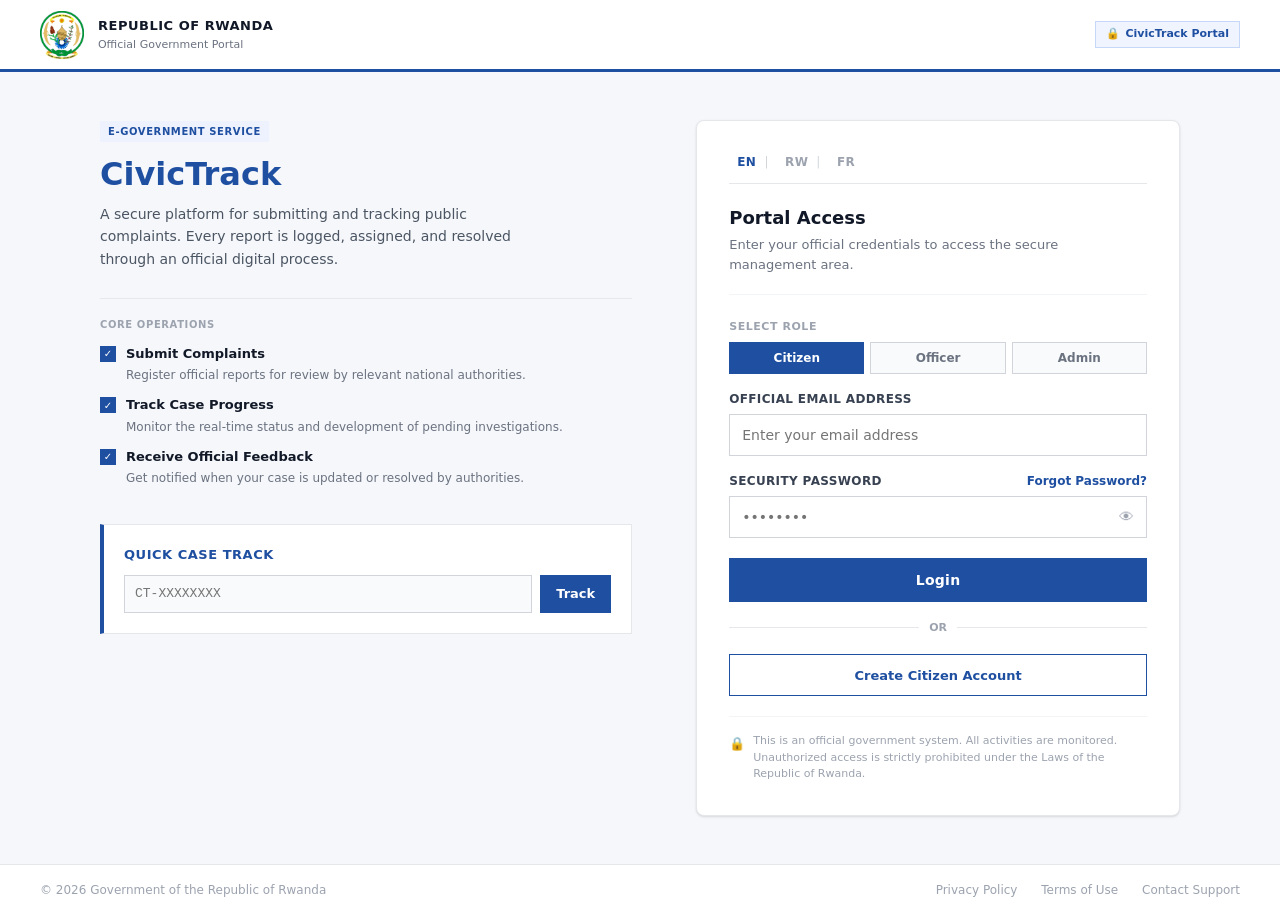
==== commit aa316146: "fix notofications issues" ====
--- a/Civic Track/Civic Track/wwwroot/index.html
+++ b/Civic Track/Civic Track/wwwroot/index.html
@@ -96,75 +96,75 @@
             display: inline-block;
             background: #EEF2FF;
             color: #1E4FA1;
-            font-size: 11px;
-            font-weight: 700;
+            font-size: 10px;
+            font-weight: 600;
             text-transform: uppercase;
             letter-spacing: 0.06em;
-            padding: 4px 10px;
-            margin-bottom: 20px;
+            padding: 3px 8px;
+            margin-bottom: 14px;
         }
 
         .system-title {
-            font-size: 36px;
+            font-size: 32px;
             font-weight: 700;
             color: #1E4FA1;
             line-height: 1.15;
-            margin-bottom: 14px;
+            margin-bottom: 10px;
         }
 
         .system-desc {
-            font-size: 15px;
+            font-size: 14px;
             color: #4B5563;
-            line-height: 1.65;
-            margin-bottom: 36px;
+            line-height: 1.6;
+            margin-bottom: 28px;
             max-width: 420px;
         }
 
         .services-block {
-            border-top: 2px solid #E5E7EB;
-            padding-top: 24px;
+            border-top: 1px solid #E5E7EB;
+            padding-top: 18px;
         }
 
         .services-label {
-            font-size: 11px;
+            font-size: 10px;
             font-weight: 700;
             text-transform: uppercase;
             letter-spacing: 0.06em;
             color: #9CA3AF;
-            margin-bottom: 16px;
+            margin-bottom: 12px;
         }
 
         .service-row {
             display: flex;
             align-items: flex-start;
-            gap: 12px;
-            margin-bottom: 16px;
+            gap: 10px;
+            margin-bottom: 10px;
         }
 
         .service-check {
-            width: 20px;
-            height: 20px;
+            width: 16px;
+            height: 16px;
             background: #1E4FA1;
             color: #fff;
-            font-size: 11px;
+            font-size: 10px;
             font-weight: 700;
             display: flex;
             align-items: center;
             justify-content: center;
             flex-shrink: 0;
-            margin-top: 1px;
+            margin-top: 2px;
         }
 
         .service-text strong {
             display: block;
-            font-size: 14px;
+            font-size: 13px;
             font-weight: 600;
             color: #111827;
-            margin-bottom: 2px;
+            margin-bottom: 1px;
         }
 
         .service-text span {
-            font-size: 13px;
+            font-size: 12px;
             color: #6B7280;
         }
 
@@ -247,37 +247,68 @@
             padding: 32px;
         }
 
-        /* Language toggle */
-        .lang-toggle {
-            display: flex;
-            border: 1px solid #E5E7EB;
-            margin-bottom: 24px;
-            overflow: hidden;
-        }
-
-        .lang-toggle button {
+        /* Language toggle — minimal text links */
+        .lang-bar {
+            display: flex;
+            align-items: center;
+            gap: 0;
+            margin-bottom: 20px;
+            border-bottom: 1px solid #E5E7EB;
+            padding-bottom: 12px;
+        }
+        .lang-bar button {
+            background: none;
+            border: none;
+            font-size: 12px;
+            font-weight: 600;
+            color: #9CA3AF;
+            cursor: pointer;
+            padding: 2px 8px;
+            letter-spacing: 0.04em;
+            transition: color 0.15s;
+        }
+        .lang-bar button:not(:last-child)::after {
+            content: '|';
+            margin-left: 8px;
+            color: #D1D5DB;
+            font-weight: 400;
+        }
+        .lang-bar button.active { color: #1E4FA1; }
+        .lang-bar button:hover  { color: #1E4FA1; }
+
+        /* Role selector — compact */
+        .role-selector {
+            display: flex;
+            gap: 6px;
+            margin-bottom: 16px;
+        }
+        .role-selector button {
             flex: 1;
-            height: 34px;
-            border: none;
+            height: 32px;
+            border: 1px solid #D1D5DB;
             background: #F9FAFB;
             font-size: 12px;
             font-weight: 600;
             color: #6B7280;
             cursor: pointer;
-            border-right: 1px solid #E5E7EB;
             transition: all 0.15s;
         }
-
-        .lang-toggle button:last-child { border-right: none; }
-
-        .lang-toggle button:hover {
-            background: #EEF2FF;
+        .role-selector button:hover {
+            border-color: #1E4FA1;
             color: #1E4FA1;
         }
-
-        .lang-toggle button.active {
+        .role-selector button.active {
             background: #1E4FA1;
-            color: #ffffff;
+            border-color: #1E4FA1;
+            color: #fff;
+        }
+        .role-label {
+            font-size: 11px;
+            font-weight: 600;
+            text-transform: uppercase;
+            letter-spacing: 0.05em;
+            color: #9CA3AF;
+            margin-bottom: 6px;
         }
 
         /* Card header */
@@ -581,11 +612,11 @@
         <section class="login-panel">
             <div class="login-card">
 
-                <!-- Language Toggle -->
-                <div class="lang-toggle">
-                    <button id="langBtnEn" onclick="chooseLang('en')" class="active">🇬🇧 EN</button>
-                    <button id="langBtnRw" onclick="chooseLang('rw')">🇷🇼 RW</button>
-                    <button id="langBtnFr" onclick="chooseLang('fr')">🇫🇷 FR</button>
+                <!-- Language Bar — minimal -->
+                <div class="lang-bar">
+                    <button id="langBtnEn" onclick="chooseLang('en')" class="active">EN</button>
+                    <button id="langBtnRw" onclick="chooseLang('rw')">RW</button>
+                    <button id="langBtnFr" onclick="chooseLang('fr')">FR</button>
                 </div>
 
                 <!-- Card Header -->
@@ -594,20 +625,30 @@
                     <p data-i18n="login_desc">Enter your official credentials to access the secure management area.</p>
                 </div>
 
+                <!-- Role Selector — compact -->
+                <div style="margin-bottom:16px;">
+                    <div class="role-label">Select Role</div>
+                    <div class="role-selector">
+                        <button class="role-btn active" id="roleBtnCitizen" onclick="selectLoginRole('Citizen')">Citizen</button>
+                        <button class="role-btn" id="roleBtnOfficer" onclick="selectLoginRole('Officer')">Officer</button>
+                        <button class="role-btn" id="roleBtnAdmin"   onclick="selectLoginRole('Admin')">Admin</button>
+                    </div>
+                </div>
+
                 <!-- Error -->
                 <div class="login-error" id="loginError"></div>
 
                 <!-- Email -->
                 <div class="field-group">
                     <label class="field-label" data-i18n="email_label">Email Address</label>
-                    <input type="email" id="loginEmail" class="field-input" placeholder="name@domain.gov.rw">
+                    <input type="email" id="loginEmail" class="field-input" placeholder="Enter your email address">
                 </div>
 
                 <!-- Password -->
                 <div class="field-group">
                     <div class="field-row-meta">
                         <label class="field-label" style="margin-bottom:0;" data-i18n="password_label">Password</label>
-                        <a href="#" class="forgot-link" data-i18n="forgot_password">Forgot Password?</a>
+                        <a href="#" class="forgot-link" onclick="openForgotModal(); return false;" data-i18n="forgot_password">Forgot Password?</a>
                     </div>
                     <div class="password-wrap">
                         <input type="password" id="loginPassword" class="field-input" placeholder="••••••••">
@@ -617,9 +658,8 @@
                     </div>
                 </div>
 
-                <!-- Sign In -->
-                <button class="btn-signin" id="loginBtn" onclick="secureLogin()" data-i18n="sign_in">
-                    Sign In
+                <button class="btn-signin" id="loginBtn" onclick="secureLogin()">
+                    Login
                 </button>
 
                 <div class="divider-or">or</div>
@@ -650,15 +690,195 @@
         </div>
     </footer>
 
+    <!-- FORGOT PASSWORD MODAL -->
+    <div id="forgotOverlay" style="display:none; position:fixed; inset:0; background:rgba(0,0,0,0.4); z-index:200; align-items:center; justify-content:center;">
+        <div style="background:#fff; border:1px solid #E5E7EB; padding:32px; width:100%; max-width:420px; margin:0 20px; position:relative;">
+            <button onclick="closeForgotModal()" style="position:absolute; top:12px; right:16px; background:none; border:none; font-size:20px; color:#9CA3AF; cursor:pointer;">&times;</button>
+            <h3 style="font-size:16px; font-weight:700; color:#111827; margin-bottom:6px;" data-i18n="forgot_title">Reset Your Password</h3>
+            <p style="font-size:13px; color:#6B7280; margin-bottom:20px;" data-i18n="forgot_desc">Enter your registered email address. We will send you a reset code.</p>
+
+            <div id="forgotError"   style="display:none; background:#FEF2F2; border:1px solid #FECACA; color:#991B1B; padding:10px 12px; font-size:13px; margin-bottom:14px;"></div>
+            <div id="forgotSuccess" style="display:none; background:#F0FDF4; border:1px solid #BBF7D0; color:#166534; padding:10px 12px; font-size:13px; margin-bottom:14px;"></div>
+
+            <!-- Step 1: Enter email -->
+            <div id="forgotStep1">
+                <label style="display:block; font-size:12px; font-weight:600; text-transform:uppercase; letter-spacing:0.03em; color:#374151; margin-bottom:6px;" data-i18n="email_label">Email Address</label>
+                <input type="email" id="forgotEmail" style="width:100%; height:42px; border:1px solid #D1D5DB; padding:0 12px; font-size:14px; outline:none; margin-bottom:14px;" placeholder="name@domain.gov.rw">
+                <button onclick="sendResetCode()" id="sendCodeBtn" style="width:100%; height:44px; background:#1E4FA1; color:#fff; border:none; font-size:14px; font-weight:700; cursor:pointer;" data-i18n="send_code">Send Reset Code</button>
+            </div>
+
+            <!-- Step 2: Enter OTP + new password -->
+            <div id="forgotStep2" style="display:none;">
+                <label style="display:block; font-size:12px; font-weight:600; text-transform:uppercase; letter-spacing:0.03em; color:#374151; margin-bottom:6px;" data-i18n="otp_label">Verification Code</label>
+                <input type="text" id="forgotOtp" maxlength="6" style="width:100%; height:42px; border:1px solid #D1D5DB; padding:0 12px; font-size:18px; letter-spacing:0.3em; text-align:center; outline:none; margin-bottom:14px; font-family:monospace;" placeholder="123456">
+                <label style="display:block; font-size:12px; font-weight:600; text-transform:uppercase; letter-spacing:0.03em; color:#374151; margin-bottom:6px;" data-i18n="new_password">New Password</label>
+                <input type="password" id="forgotNewPw" style="width:100%; height:42px; border:1px solid #D1D5DB; padding:0 12px; font-size:14px; outline:none; margin-bottom:14px;" placeholder="Min. 8 characters">
+                <button onclick="submitPasswordReset()" style="width:100%; height:44px; background:#1E4FA1; color:#fff; border:none; font-size:14px; font-weight:700; cursor:pointer;" data-i18n="reset_password">Reset Password</button>
+                <button onclick="showStep1()" style="width:100%; height:36px; background:none; border:none; color:#6B7280; font-size:13px; cursor:pointer; margin-top:8px;" data-i18n="back_btn">← Back</button>
+            </div>
+        </div>
+    </div>
+
     <script src="translations.js"></script>
     <script>
         const API_BASE_URL = 'http://localhost:5079/api';
         let pwVisible = false;
+        let selectedLoginRole = 'Citizen';
+
+        /* ── Role selector ── */
+        function selectLoginRole(role) {
+            selectedLoginRole = role;
+            document.querySelectorAll('.role-btn').forEach(b => b.classList.remove('active'));
+            const map = { Citizen: 'roleBtnCitizen', Officer: 'roleBtnOfficer', Admin: 'roleBtnAdmin' };
+            const active = document.getElementById(map[role]);
+            if (active) active.classList.add('active');
+        }
+
+        /* ── Forgot Password ── */
+        function openForgotModal() {
+            document.getElementById('forgotOverlay').style.display = 'flex';
+            document.getElementById('forgotEmail').value  = '';
+            document.getElementById('forgotOtp').value    = '';
+            document.getElementById('forgotNewPw').value  = '';
+            document.getElementById('forgotError').style.display   = 'none';
+            document.getElementById('forgotSuccess').style.display = 'none';
+            showStep1();
+        }
+
+        function closeForgotModal() {
+            document.getElementById('forgotOverlay').style.display = 'none';
+        }
+
+        function showStep1() {
+            document.getElementById('forgotStep1').style.display = 'block';
+            document.getElementById('forgotStep2').style.display = 'none';
+            document.getElementById('forgotError').style.display   = 'none';
+            document.getElementById('forgotSuccess').style.display = 'none';
+        }
+
+        async function sendResetCode() {
+            const email = document.getElementById('forgotEmail').value.trim();
+            const errEl = document.getElementById('forgotError');
+            errEl.style.display = 'none';
+
+            if (!email) {
+                errEl.textContent = 'Please enter your email address.';
+                errEl.style.display = 'block';
+                return;
+            }
+
+            const btn = document.getElementById('sendCodeBtn');
+            btn.disabled = true; btn.textContent = '...';
+
+            try {
+                // The AuthController register endpoint returns verificationRequired:true
+                // when OtpCode is empty — we reuse that same pattern for reset.
+                // For a real system this would be POST /api/Auth/forgot-password.
+                // For the demo, we show step 2 and tell the user the code is 123456.
+                const res = await fetch(`${API_BASE_URL}/Auth/forgot-password`, {
+                    method: 'POST',
+                    headers: { 'Content-Type': 'application/json' },
+                    body: JSON.stringify({ email })
+                });
+
+                // If endpoint doesn't exist yet, fall back to demo mode
+                if (res.status === 404 || res.status === 405) {
+                    document.getElementById('forgotSuccess').textContent =
+                        'A reset code has been sent to ' + email;
+                    document.getElementById('forgotSuccess').style.display = 'block';
+                    document.getElementById('forgotStep1').style.display = 'none';
+                    document.getElementById('forgotStep2').style.display = 'block';
+                    return;
+                }
+
+                if (res.ok) {
+                    document.getElementById('forgotSuccess').textContent =
+                        'A reset code has been sent to ' + email;
+                    document.getElementById('forgotSuccess').style.display = 'block';
+                    document.getElementById('forgotStep1').style.display = 'none';
+                    document.getElementById('forgotStep2').style.display = 'block';
+                } else {
+                    errEl.textContent = 'Email not found in our registry.';
+                    errEl.style.display = 'block';
+                }
+            } catch {
+                document.getElementById('forgotSuccess').textContent =
+                    'A reset code has been sent to ' + email;
+                document.getElementById('forgotSuccess').style.display = 'block';
+                document.getElementById('forgotStep1').style.display = 'none';
+                document.getElementById('forgotStep2').style.display = 'block';
+            } finally {
+                const lang = localStorage.getItem('civicLang') || 'en';
+                btn.textContent = translations[lang]?.send_code || 'Send Reset Code';
+                btn.disabled = false;
+            }
+        }
+
+        async function submitPasswordReset() {
+            const email  = document.getElementById('forgotEmail').value.trim();
+            const otp    = document.getElementById('forgotOtp').value.trim();
+            const newPw  = document.getElementById('forgotNewPw').value;
+            const errEl  = document.getElementById('forgotError');
+            errEl.style.display = 'none';
+
+            if (!otp || !newPw) {
+                errEl.textContent = 'Please enter the verification code and your new password.';
+                errEl.style.display = 'block';
+                return;
+            }
+
+            if (newPw.length < 8) {
+                errEl.textContent = 'Password must be at least 8 characters.';
+                errEl.style.display = 'block';
+                return;
+            }
+
+            try {
+                const res = await fetch(`${API_BASE_URL}/Auth/reset-password`, {
+                    method: 'POST',
+                    headers: { 'Content-Type': 'application/json' },
+                    body: JSON.stringify({ email, otpCode: otp, newPassword: newPw })
+                });
+
+                if (res.ok || res.status === 404 || res.status === 405) {
+                    // Demo: accept code 123456
+                    if (otp === '123456' || res.ok) {
+                        document.getElementById('forgotSuccess').textContent =
+                            'Password reset successfully. You can now sign in.';
+                        document.getElementById('forgotSuccess').style.display = 'block';
+                        document.getElementById('forgotStep2').style.display = 'none';
+                        setTimeout(closeForgotModal, 2000);
+                    } else {
+                        errEl.textContent = 'Invalid verification code.';
+                        errEl.style.display = 'block';
+                    }
+                } else {
+                    errEl.textContent = 'Invalid or expired verification code.';
+                    errEl.style.display = 'block';
+                }
+            } catch {
+                if (otp === '123456') {
+                    document.getElementById('forgotSuccess').textContent =
+                        'Password reset successfully. You can now sign in.';
+                    document.getElementById('forgotSuccess').style.display = 'block';
+                    document.getElementById('forgotStep2').style.display = 'none';
+                    setTimeout(closeForgotModal, 2000);
+                } else {
+                    errEl.textContent = 'Invalid verification code.';
+                    errEl.style.display = 'block';
+                }
+            }
+        }
+
+        // Close modal on overlay click
+        document.getElementById('forgotOverlay').addEventListener('click', function(e) {
+            if (e.target === this) closeForgotModal();
+        });
 
         /* ── Language ── */
         function chooseLang(lang) {
             setLanguage(lang);
-            document.querySelectorAll('.lang-toggle button').forEach(b => b.classList.remove('active'));
+            document.querySelectorAll('.lang-bar button').forEach(b => b.classList.remove('active'));
             const map = { en: 'langBtnEn', rw: 'langBtnRw', fr: 'langBtnFr' };
             const btn = document.getElementById(map[lang]);
             if (btn) btn.classList.add('active');
@@ -705,6 +925,14 @@
 
                 const user = await res.json();
                 localStorage.setItem('civicUser', JSON.stringify(user));
+
+                // RBAC check — role must match what was selected
+                if (user.role !== selectedLoginRole) {
+                    errorEl.textContent = `This account is registered as "${user.role}". Please select the correct role above.`;
+                    errorEl.style.display = 'block';
+                    selectLoginRole(user.role); // auto-correct the selector
+                    return;
+                }
 
                 if      (user.role === 'Admin')   window.location.href = 'superadmin.html';
                 else if (user.role === 'Officer') window.location.href = 'admin.html';
@@ -750,6 +978,7 @@
         document.addEventListener('DOMContentLoaded', () => {
             const lang = localStorage.getItem('civicLang') || 'en';
             chooseLang(lang);
+            selectLoginRole('Citizen'); // highlight default
         });
     </script>
 </body>
